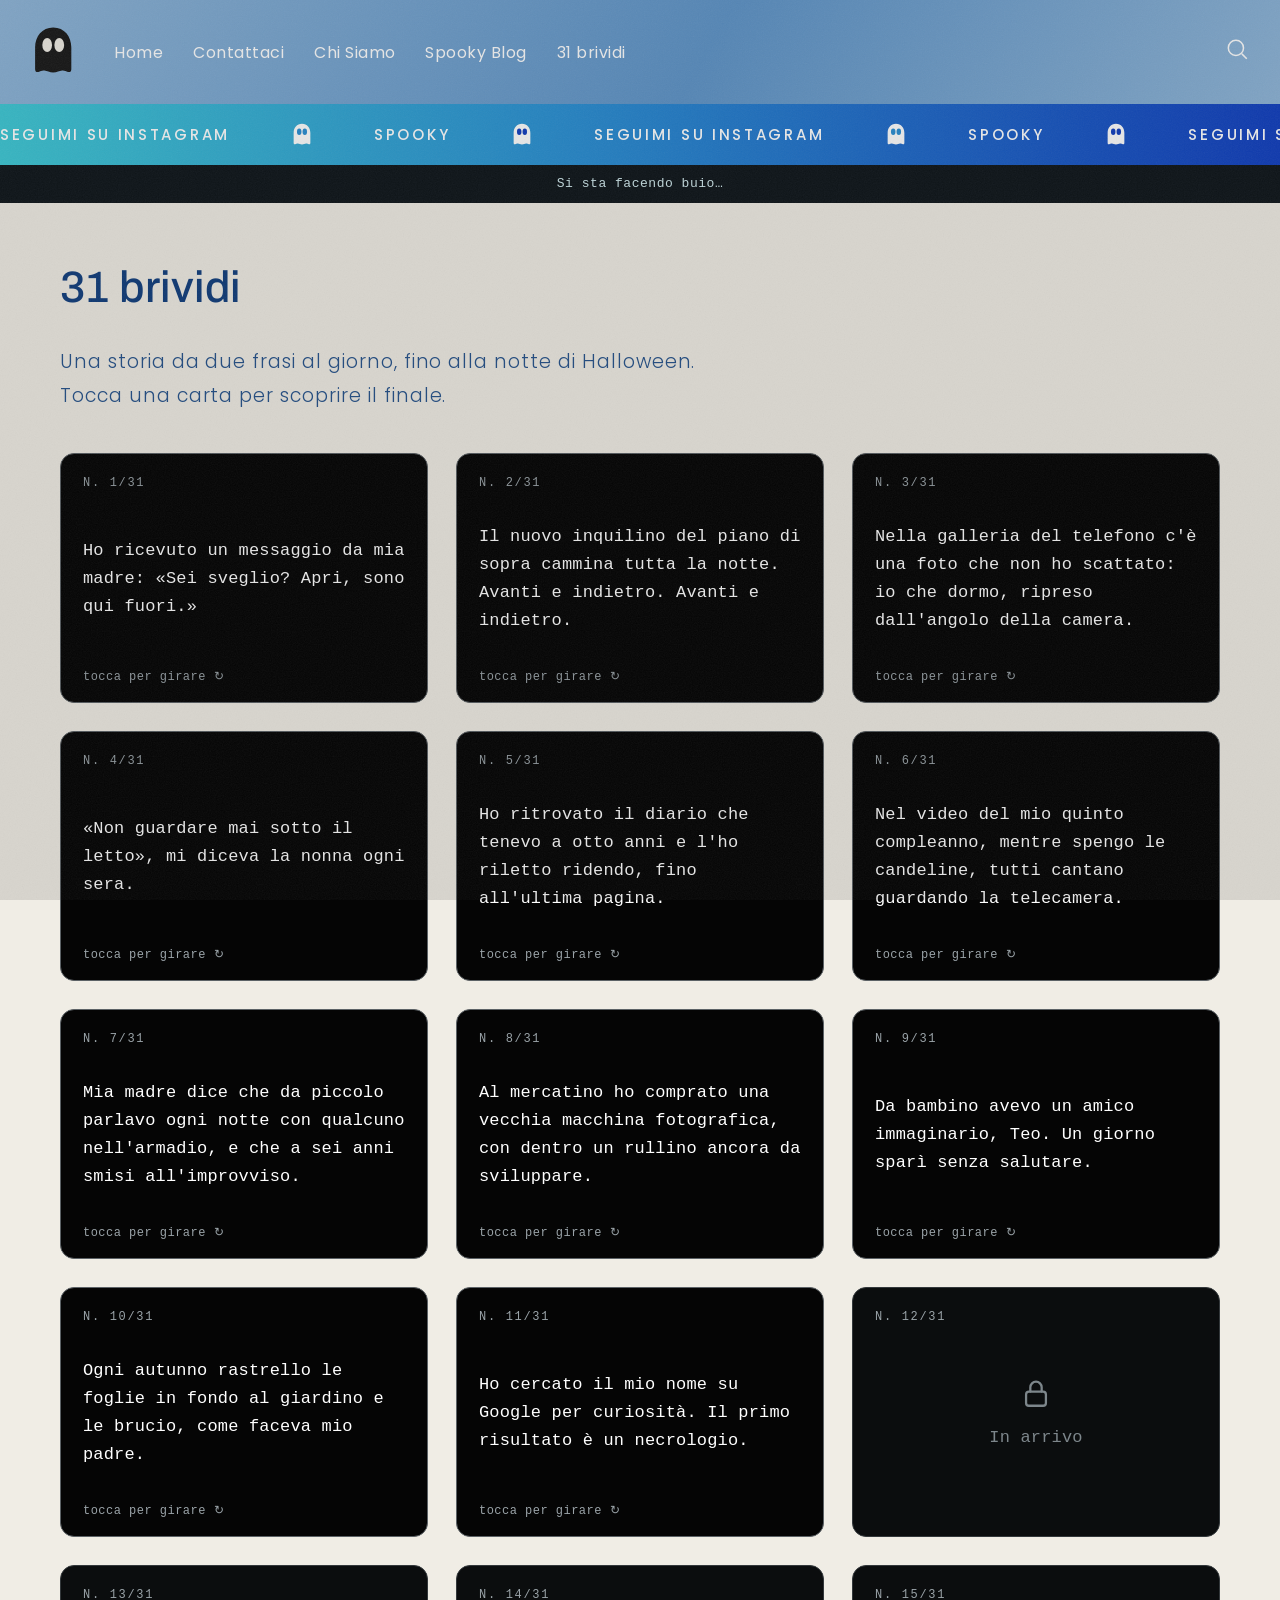
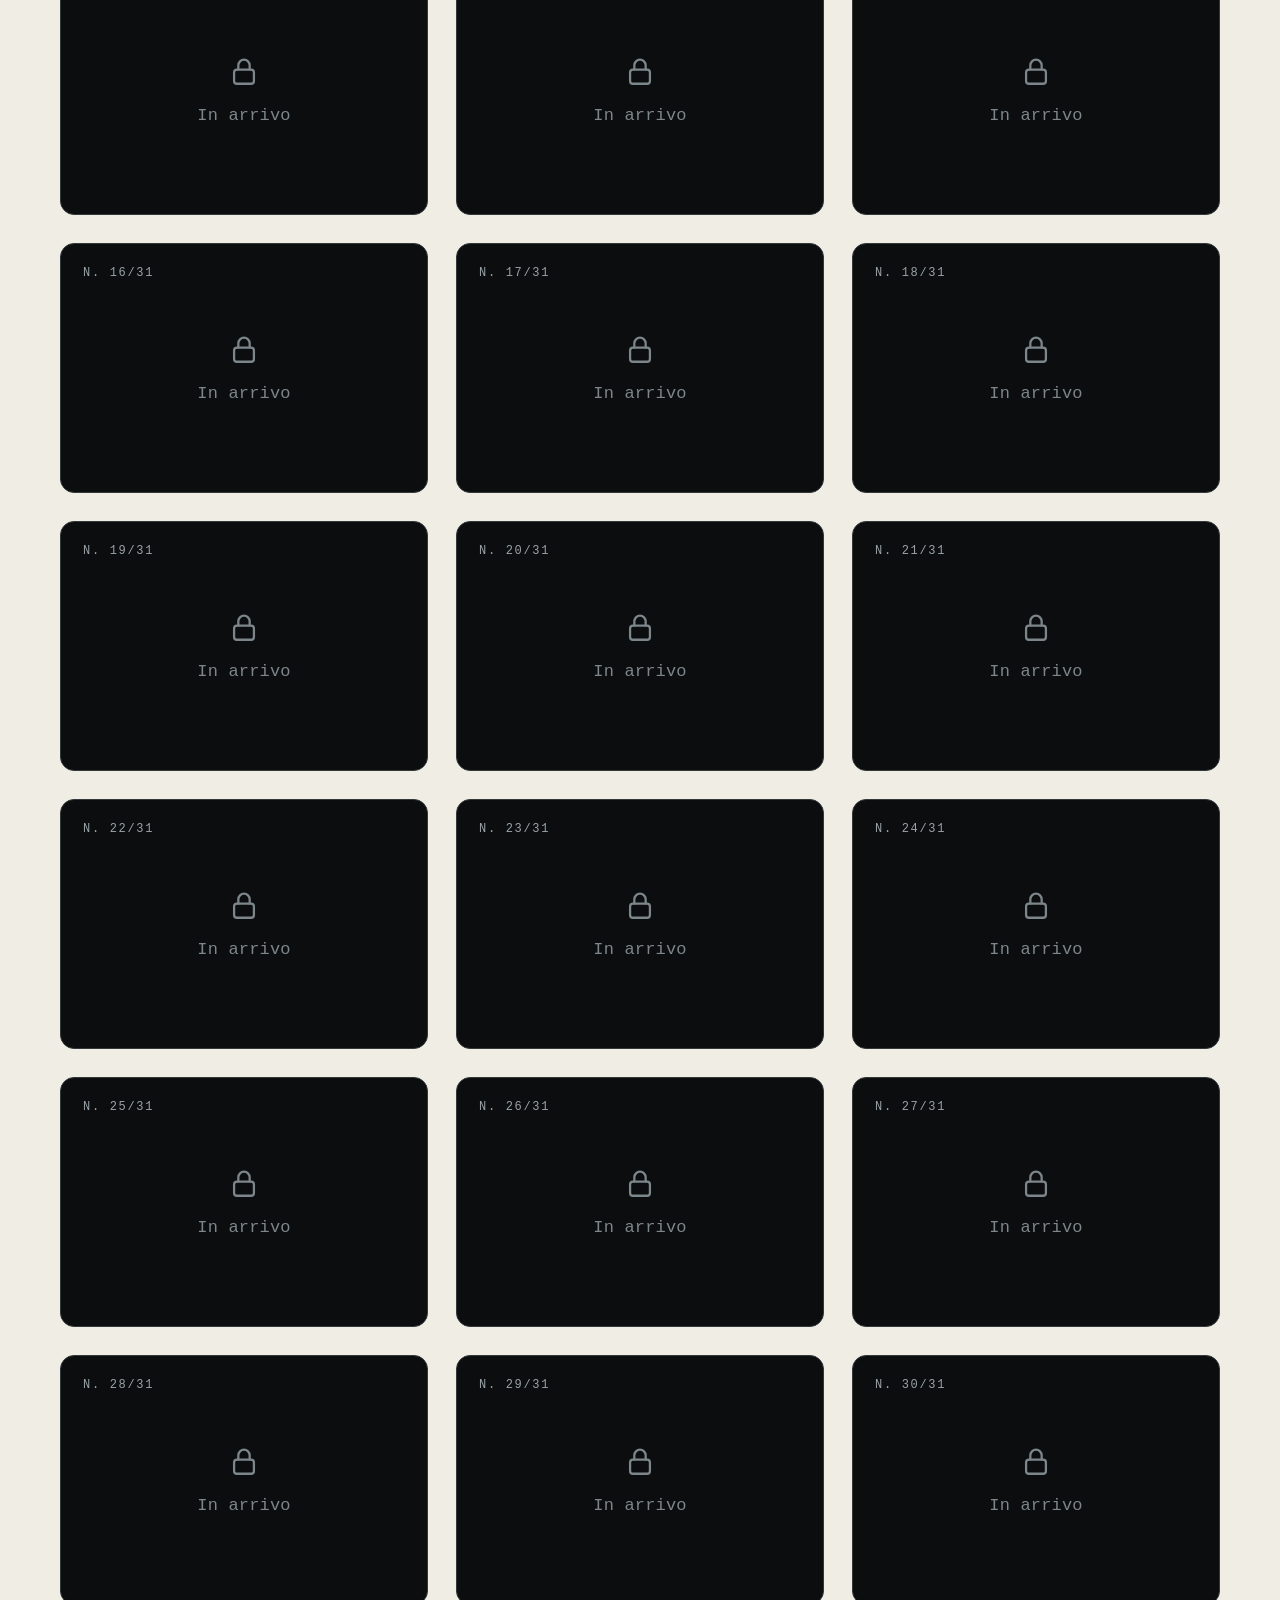
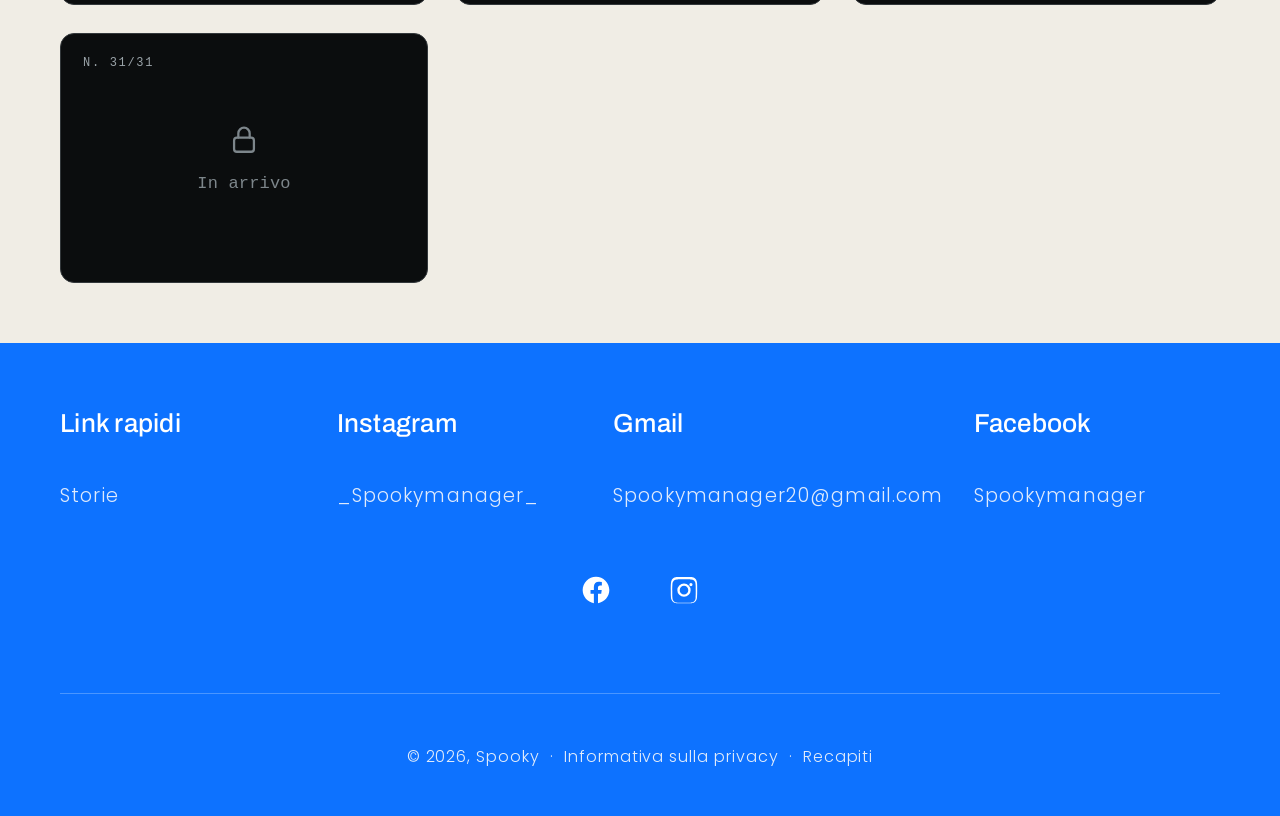
==== 31-brividi.html @ e13dbf40 "Compito 2: la pagina "31 brividi" con le carte da girare Nuova pagina 31-brividi.html con 31 carte c" ====
<!DOCTYPE html>
<html lang="it">
<head>
<meta charset="UTF-8">
<meta name="viewport" content="width=device-width, initial-scale=1.0">
<meta name="description" content="31 brividi: una storia da due frasi al giorno, fino alla notte di Halloween.">
<meta property="og:type" content="website">
<meta property="og:title" content="31 brividi &ndash; Spooky">
<meta property="og:description" content="31 brividi: una storia da due frasi al giorno, fino alla notte di Halloween.">
<meta property="og:image" content="https://raffaele3009-collab.github.io/Spooky-Blog/images/anteprima.jpg">
<meta property="og:url" content="https://raffaele3009-collab.github.io/Spooky-Blog/31-brividi.html">
<meta name="twitter:card" content="summary_large_image">
<title>31 brividi &ndash; Spooky</title>
<link rel="preconnect" href="https://fonts.googleapis.com">
<link rel="preconnect" href="https://fonts.gstatic.com" crossorigin>
<link href="https://fonts.googleapis.com/css2?family=Poppins:wght@300;400;500;600&family=Archivo:wght@400;500;600&display=swap" rel="stylesheet">
<style>
:root{
  --crema:#f0ede5;
  --blu-testo:#26538c;
  --blu-titoli:#1d4e89;
  --blu-scuro-titoli:#123f7e;
  --footer-blu:#0d72ff;
  --hero-teal:#149ab5;
  --badge-offerta:#a9c1e4;
  --header-grad1:#8fb6d9;
  --header-grad2:#5f95c9;
  --btn-blu:#0d6efd;
}
*{margin:0;padding:0;box-sizing:border-box;}
body{
  font-family:'Poppins',sans-serif;
  background:var(--crema);
  color:var(--blu-testo);
  font-weight:300;
  letter-spacing:.06em;
}
h1,h2,h3,.heading{font-family:'Archivo',sans-serif;letter-spacing:.01em;}
header{
  position:sticky;top:0;z-index:100;
  background:linear-gradient(120deg,var(--header-grad1) 0%,var(--header-grad2) 55%,var(--header-grad1) 100%);
  display:flex;align-items:center;justify-content:space-between;
  padding:26px 30px;
}
.hamburger{background:none;border:none;cursor:pointer;display:flex;flex-direction:column;gap:7px;padding:4px;}
.hamburger span{display:block;width:26px;height:1.6px;background:#fff;}
.logo-nav-gruppo{display:flex;align-items:center;}
.logo-link{position:absolute;left:50%;transform:translateX(-50%);}
.logo-ghost{height:52px;display:block;}
.nav-desktop{display:none;}
.header-icons{display:flex;align-items:center;gap:26px;}
.header-icons svg{width:26px;height:26px;stroke:#fff;fill:none;stroke-width:1.4;cursor:pointer;}
.announce{
  background:linear-gradient(90deg,#3ec9d6 0%,#2a8fd4 45%,#1240c0 100%);
  color:#fff;overflow:hidden;white-space:nowrap;
  padding:18px 0;
}
.announce-track{display:inline-flex;align-items:center;gap:60px;animation:scrollLeft 18s linear infinite;}
@keyframes scrollLeft{from{transform:translateX(0);}to{transform:translateX(-50%);}}
.announce-item{display:inline-flex;align-items:center;gap:60px;font-size:15px;font-weight:500;letter-spacing:.18em;text-transform:uppercase;}
.announce-ghost{width:24px;height:24px;}
.hero{
  background:var(--hero-teal);
  position:relative;
  display:flex;flex-direction:column;align-items:center;justify-content:center;
  text-align:center;
  min-height:520px;
  overflow:hidden;
}
.hero-bg{position:absolute;inset:0;width:100%;height:100%;object-fit:contain;object-position:center;}
.hero-content{position:relative;z-index:2;padding:0 20px;}
.hero-eyebrow{color:#e8eef4;font-size:14px;letter-spacing:.28em;text-transform:uppercase;margin-bottom:16px;font-weight:400;}
.hero-title{color:#fff;font-size:44px;font-weight:500;margin-bottom:34px;letter-spacing:.01em;}
.hero-btn{
  display:inline-block;background:var(--btn-blu);color:#fff;
  font-family:'Poppins',sans-serif;font-size:18px;font-weight:400;letter-spacing:.08em;
  padding:18px 48px;border-radius:8px;border:none;cursor:pointer;text-decoration:none;
}
.section{padding:44px 20px;}
.section-title{color:var(--blu-scuro-titoli);font-size:36px;font-weight:500;margin-bottom:8px;}
.page-title{color:var(--blu-scuro-titoli);font-size:44px;font-weight:500;margin-bottom:34px;}
.section-link{color:var(--blu-testo);font-size:16px;text-decoration:underline;text-underline-offset:4px;}
.products{display:grid;grid-template-columns:1fr 1fr;gap:26px 22px;}
.card{display:flex;flex-direction:column;}
.card-img-wrap{position:relative;background:#fff;aspect-ratio:1/1;overflow:hidden;}
.card-img-wrap img{width:100%;height:100%;object-fit:cover;}
.badge{
  position:absolute;left:12px;bottom:14px;
  background:var(--badge-offerta);color:#fff;
  font-size:15px;padding:8px 22px;border-radius:22px;font-weight:300;
}
.card-name{color:var(--blu-titoli);font-size:19px;font-weight:400;margin:20px 0 10px;letter-spacing:.04em;}
.price-old{color:var(--blu-testo);text-decoration:line-through;font-size:18px;display:block;margin-bottom:2px;}
.price-new{color:var(--blu-titoli);font-size:22px;font-weight:400;display:block;margin-bottom:16px;}
.btn-outline{
  border:1.4px solid var(--blu-titoli);color:var(--blu-titoli);background:none;
  font-family:'Poppins',sans-serif;font-size:17px;font-weight:300;letter-spacing:.06em;
  padding:15px 10px;border-radius:8px;cursor:pointer;width:100%;max-width:270px;
}
.qty{
  display:flex;align-items:center;justify-content:space-between;
  border:1.4px solid var(--blu-titoli);border-radius:8px;
  width:100%;max-width:310px;padding:14px 24px;
  color:var(--blu-titoli);font-size:20px;
}
.qty button{background:none;border:none;color:var(--blu-titoli);font-size:22px;cursor:pointer;padding:0 6px;}
.blog-title{color:var(--blu-scuro-titoli);font-size:40px;font-weight:500;margin-bottom:10px;}
.blog-grid{display:grid;grid-template-columns:1fr;gap:22px;}
.blog-card{
  background:radial-gradient(circle at 55% 45%, #1c4f86 0%, #4d8cc4 55%, #7db3de 100%);
  border-radius:14px;color:#fff;
  padding:44px 38px 90px;
  display:block;text-decoration:none;
}
.blog-card h3{font-size:30px;font-weight:500;margin-bottom:22px;line-height:1.25;color:#fff;}
.blog-date{font-size:13px;letter-spacing:.22em;margin-bottom:26px;font-weight:400;}
.blog-excerpt{font-size:19px;line-height:1.85;color:#dce8f2;}
.blog-carousel{display:flex;gap:18px;overflow:hidden;}
.blog-carousel .blog-card{min-width:92%;}
.blog-next-peek{
  background:radial-gradient(circle at 40% 45%, #1c4f86 0%, #4d8cc4 60%, #7db3de 100%);
  border-radius:14px;min-width:4%;
}
.pagination{display:flex;align-items:center;justify-content:center;gap:36px;margin-top:34px;color:var(--blu-titoli);font-size:17px;}
.pagination button{background:none;border:none;color:var(--blu-titoli);font-size:22px;cursor:pointer;}
.chi p{font-size:19px;line-height:2;margin-bottom:30px;}
.chi h3{font-size:20px;font-weight:600;margin-bottom:22px;color:var(--blu-testo);font-family:'Poppins',sans-serif;}
.chi strong{font-weight:600;}
.empty-note{
  border:1.6px dashed var(--badge-offerta);border-radius:14px;
  padding:60px 24px;text-align:center;color:var(--blu-testo);
  font-size:18px;line-height:1.9;margin-top:10px;
}
.newsletter{
  background:radial-gradient(circle at 50% 55%, #123a66 0%, #3a77ad 55%, #7fb0d8 100%);
  text-align:center;color:#fff;
  padding:76px 24px 100px;
}
.newsletter h2{font-size:42px;font-weight:500;margin-bottom:34px;}
.newsletter p{font-size:19px;line-height:1.9;color:#d9e6f1;margin-bottom:40px;}
.newsletter-form{
  display:flex;align-items:center;justify-content:space-between;
  background:var(--footer-blu);
  border:1.4px solid #cfe0ef;border-radius:10px;
  max-width:560px;margin:0 auto;padding:22px 28px;
}
.newsletter-form input{
  background:none;border:none;outline:none;color:#fff;
  font-family:'Poppins',sans-serif;font-size:20px;letter-spacing:.06em;flex:1;
}
.newsletter-form input::placeholder{color:#e4edf5;}
.newsletter-form button{background:none;border:none;color:#fff;font-size:24px;cursor:pointer;}
footer{background:var(--footer-blu);color:#fff;padding:66px 26px 40px;}
.foot-col{margin-bottom:64px;}
.foot-col h3{font-size:26px;font-weight:500;margin-bottom:44px;font-family:'Archivo',sans-serif;}
.foot-col a{color:#dfeafc;font-size:19px;text-decoration:none;letter-spacing:.06em;}
.foot-social{display:flex;gap:44px;margin:14px 0 70px;padding-left:12px;}
.foot-social svg{width:30px;height:30px;fill:#fff;}
.shop-btn{
  display:flex;align-items:center;gap:12px;
  background:#5a31f4;color:#fff;border:none;border-radius:32px;
  font-family:'Poppins',sans-serif;font-size:22px;font-weight:500;
  padding:16px 34px;margin:0 auto 70px;cursor:pointer;
}
.shop-btn svg{width:26px;height:26px;fill:none;stroke:#fff;stroke-width:2;}
.foot-social-center{display:flex;justify-content:center;gap:56px;margin-bottom:80px;}
.foot-social-center svg{width:32px;height:32px;fill:#fff;}
.foot-divider{border-top:1px solid rgba(255,255,255,.25);margin-bottom:44px;}
.foot-legal{text-align:center;color:#e2ecfa;font-size:16px;line-height:2.4;letter-spacing:.06em;}
.foot-legal a{color:#e2ecfa;text-decoration:none;}
.menu-overlay{
  position:fixed;top:0;left:0;bottom:0;z-index:200;
  width:290px;max-width:80vw;
  background:linear-gradient(165deg, #1c4f86 0%, #4d8cc4 65%, #8ab8de 100%);
  box-shadow:10px 0 34px rgba(18,42,80,.35);
  display:flex;flex-direction:column;
  opacity:0;visibility:hidden;transform:translateX(-100%);
  transition:opacity .28s ease, transform .28s ease, visibility .28s ease;
  pointer-events:none;
}
.menu-overlay.open{opacity:1;visibility:visible;transform:translateX(0);pointer-events:auto;}
.menu-backdrop{position:fixed;inset:0;z-index:199;display:none;}
.menu-backdrop.open{display:block;}
.menu-top{display:flex;align-items:center;justify-content:space-between;padding:26px 30px;position:relative;}
.menu-close{background:none;border:none;cursor:pointer;color:#fff;font-size:34px;font-weight:300;line-height:1;}
.menu-links{padding:60px 40px;display:flex;flex-direction:column;gap:52px;flex:1;}
.menu-links a{color:#fff;font-size:26px;text-decoration:none;font-weight:300;letter-spacing:.06em;}
.menu-account{display:flex;align-items:center;gap:20px;padding:0 40px 60px;color:#fff;font-size:22px;}
.menu-account .avatar{width:44px;height:44px;border-radius:50%;background:#fff;color:#2a6bb0;display:flex;align-items:center;justify-content:center;font-weight:500;font-size:20px;}
@media(min-width:900px){
  .products{grid-template-columns:repeat(4,1fr);}
  .blog-grid{grid-template-columns:repeat(3,1fr);}
  .hero-title{font-size:60px;}
  .section{padding:60px 60px;}
  footer{padding:66px 60px 40px;}
  .foot-cols-wrap{display:grid;grid-template-columns:repeat(4,1fr);gap:30px;}
  .hamburger{display:none;}
  .menu-overlay{display:none;}
  .menu-backdrop{display:none;}
  .logo-link{position:static;transform:none;}
  .logo-nav-gruppo{gap:38px;}
  .nav-desktop{display:flex;align-items:center;gap:30px;}
  .nav-desktop a{color:#fff;font-size:16px;text-decoration:none;letter-spacing:.03em;font-weight:400;}
  .nav-desktop a:hover{text-decoration:underline;text-underline-offset:4px;}
}
</style>
<link rel="stylesheet" href="css/spooky-extra.css">
</head>
<body>

<script>
function apriMenuMobile() {
  document.getElementById('menu').classList.add('open');
  document.getElementById('menu-backdrop').classList.add('open');
  document.body.style.overflow = 'hidden';
}
function chiudiMenuMobile() {
  document.getElementById('menu').classList.remove('open');
  document.getElementById('menu-backdrop').classList.remove('open');
  document.body.style.overflow = '';
}
</script>

<div class="menu-backdrop" id="menu-backdrop" onclick="chiudiMenuMobile()"></div>

<div class="menu-overlay" id="menu">
  <div class="menu-top">
    <button class="menu-close" onclick="chiudiMenuMobile()">&#10005;</button>
    <a class="logo-link" href="index.html"><svg class="logo-ghost" style="" viewBox="0 0 100 112" xmlns="http://www.w3.org/2000/svg">
      <path fill="#1a1a1a" d="M50 3 C26 3 11 22 11 46 L11 93 C11 98 14 100 18 99 C23 98 26 95 31 96 C37 97 42 100 50 100 C58 100 63 97 69 96 C74 95 77 98 82 99 C86 100 89 98 89 93 L89 46 C89 22 74 3 50 3 Z"/>
      <ellipse cx="37" cy="41" rx="10.5" ry="15" fill="#f0ede5"/>
      <ellipse cx="63" cy="41" rx="10.5" ry="15" fill="#f0ede5"/>
    </svg></a>
    <div class="header-icons">
      <svg viewBox="0 0 24 24"><circle cx="11" cy="11" r="7"/><line x1="16.5" y1="16.5" x2="21" y2="21"/></svg>
    </div>
  </div>
  <nav class="menu-links">
    <a href="index.html">Home</a>
    <a href="contattaci.html">Contattaci</a>
    <a href="chi-siamo.html">Chi Siamo</a>
    <a href="spooky-blog.html">Spooky Blog</a>
    <a href="31-brividi.html">31 brividi</a>
  </nav>

</div>

<header>
  <button class="hamburger" onclick="apriMenuMobile()">
    <span></span><span></span><span></span>
  </button>
  <div class="logo-nav-gruppo">
    <a class="logo-link" href="index.html"><svg class="logo-ghost" style="" viewBox="0 0 100 112" xmlns="http://www.w3.org/2000/svg">
      <path fill="#1a1a1a" d="M50 3 C26 3 11 22 11 46 L11 93 C11 98 14 100 18 99 C23 98 26 95 31 96 C37 97 42 100 50 100 C58 100 63 97 69 96 C74 95 77 98 82 99 C86 100 89 98 89 93 L89 46 C89 22 74 3 50 3 Z"/>
      <ellipse cx="37" cy="41" rx="10.5" ry="15" fill="#f0ede5"/>
      <ellipse cx="63" cy="41" rx="10.5" ry="15" fill="#f0ede5"/>
    </svg></a>
    <nav class="nav-desktop">
      <a href="index.html">Home</a>
      <a href="contattaci.html">Contattaci</a>
      <a href="chi-siamo.html">Chi Siamo</a>
      <a href="spooky-blog.html">Spooky Blog</a>
      <a href="31-brividi.html">31 brividi</a>
    </nav>
  </div>
  <div class="header-icons">
    <a href="spooky-blog.html?cerca=aperta" aria-label="Cerca"><svg viewBox="0 0 24 24"><circle cx="11" cy="11" r="7"/><line x1="16.5" y1="16.5" x2="21" y2="21"/></svg></a>
  </div>
</header>

<div class="announce">
  <div class="announce-track announce-js">
    <span class="announce-item">
      SEGUIMI SU INSTAGRAM
      <svg class="announce-ghost" style="" viewBox="0 0 100 112" xmlns="http://www.w3.org/2000/svg">
      <path fill="#ffffff" d="M50 3 C26 3 11 22 11 46 L11 93 C11 98 14 100 18 99 C23 98 26 95 31 96 C37 97 42 100 50 100 C58 100 63 97 69 96 C74 95 77 98 82 99 C86 100 89 98 89 93 L89 46 C89 22 74 3 50 3 Z"/>
      <ellipse cx="37" cy="41" rx="10.5" ry="15" fill="#2a8fd4"/>
      <ellipse cx="63" cy="41" rx="10.5" ry="15" fill="#2a8fd4"/>
    </svg>
      SPOOKY
      <svg class="announce-ghost" style="" viewBox="0 0 100 112" xmlns="http://www.w3.org/2000/svg">
      <path fill="#ffffff" d="M50 3 C26 3 11 22 11 46 L11 93 C11 98 14 100 18 99 C23 98 26 95 31 96 C37 97 42 100 50 100 C58 100 63 97 69 96 C74 95 77 98 82 99 C86 100 89 98 89 93 L89 46 C89 22 74 3 50 3 Z"/>
      <ellipse cx="37" cy="41" rx="10.5" ry="15" fill="#1240c0"/>
      <ellipse cx="63" cy="41" rx="10.5" ry="15" fill="#1240c0"/>
    </svg>
    </span>
  </div>
</div>


<section class="section">
  <h1 class="page-title">31 brividi</h1>
  <p class="brividi-sottotitolo">Una storia da due frasi al giorno, fino alla notte di Halloween. Tocca una carta per scoprire il finale.</p>

  <div class="brividi-griglia" id="brividi-griglia">
    <div class="empty-note">Sto mescolando le carte&hellip;</div>
  </div>
</section>



<footer>
  <div class="foot-cols-wrap">
    <div class="foot-col"><h3>Link rapidi</h3><a href="spooky-blog.html">Storie</a></div>
    <div class="foot-col"><h3>Instagram</h3><a href="https://www.instagram.com/_spookymanager_/" target="_blank" rel="noopener">_Spookymanager_</a></div>
    <div class="foot-col"><h3>Gmail</h3><a href="https://mail.google.com/mail/?view=cm&fs=1&to=Spookymanager20@gmail.com" target="_blank" rel="noopener" data-email-gmail>Spookymanager20@gmail.com</a></div>
    <div class="foot-col"><h3>Facebook</h3><a href="https://www.facebook.com/profile.php?id=61589471631251" target="_blank" rel="noopener">Spookymanager</a></div>
  </div>
  <div class="foot-social-center">
    <a href="https://www.facebook.com/profile.php?id=61589471631251" target="_blank" rel="noopener" aria-label="Facebook"><svg fill="#fff" viewBox="0 0 24 24"><path d="M12 2C6.5 2 2 6.5 2 12c0 5 3.7 9.1 8.4 9.9v-7H7.9V12h2.5V9.8c0-2.5 1.5-3.9 3.8-3.9 1.1 0 2.2.2 2.2.2v2.5h-1.3c-1.2 0-1.6.8-1.6 1.6V12h2.8l-.4 2.9h-2.4v7C18.3 21.1 22 17 22 12c0-5.5-4.5-10-10-10z"/></svg></a>
    <a href="https://www.instagram.com/_spookymanager_/" target="_blank" rel="noopener" aria-label="Instagram"><svg fill="#fff" viewBox="0 0 24 24"><path d="M12 2.2c3.2 0 3.6 0 4.9.1 1.2.1 1.8.2 2.2.4.6.2 1 .5 1.4.9.4.4.7.8.9 1.4.2.4.4 1 .4 2.2.1 1.3.1 1.7.1 4.9s0 3.6-.1 4.9c-.1 1.2-.2 1.8-.4 2.2-.2.6-.5 1-.9 1.4-.4.4-.8.7-1.4.9-.4.2-1 .4-2.2.4-1.3.1-1.7.1-4.9.1s-3.6 0-4.9-.1c-1.2-.1-1.8-.2-2.2-.4-.6-.2-1-.5-1.4-.9-.4-.4-.7-.8-.9-1.4-.2-.4-.4-1-.4-2.2-.1-1.3-.1-1.7-.1-4.9s0-3.6.1-4.9c.1-1.2.2-1.8.4-2.2.2-.6.5-1 .9-1.4.4-.4.8-.7 1.4-.9.4-.2 1-.4 2.2-.4 1.3-.1 1.7-.1 4.9-.1zm0 1.8c-3.1 0-3.5 0-4.8.1-1.1.1-1.5.2-1.8.3-.5.2-.8.4-1.1.7-.3.3-.5.6-.7 1.1-.1.3-.3.7-.3 1.8-.1 1.3-.1 1.6-.1 4.8s0 3.5.1 4.8c.1 1.1.2 1.5.3 1.8.2.5.4.8.7 1.1.3.3.6.5 1.1.7.3.1.7.3 1.8.3 1.3.1 1.6.1 4.8.1s3.5 0 4.8-.1c1.1-.1 1.5-.2 1.8-.3.5-.2.8-.4 1.1-.7.3-.3.5-.6.7-1.1.1-.3.3-.7.3-1.8.1-1.3.1-1.6.1-4.8s0-3.5-.1-4.8c-.1-1.1-.2-1.5-.3-1.8-.2-.5-.4-.8-.7-1.1-.3-.3-.6-.5-1.1-.7-.3-.1-.7-.3-1.8-.3-1.3-.1-1.6-.1-4.8-.1zm0 3.1a5 5 0 1 1 0 10 5 5 0 0 1 0-10zm0 1.8a3.2 3.2 0 1 0 0 6.4 3.2 3.2 0 0 0 0-6.4zm5.2-2.2a1.2 1.2 0 1 1 0 2.4 1.2 1.2 0 0 1 0-2.4z"/></svg></a>
  </div>
  <div class="foot-divider"></div>
  <div class="foot-legal">
    &copy; 2026, Spooky &nbsp;&middot;&nbsp; <a href="#">Informativa sulla privacy</a> &nbsp;&middot;&nbsp; <a href="contattaci.html">Recapiti</a>
  </div>
</footer>
<script>
document.querySelectorAll('.announce-js').forEach(function(t){t.innerHTML+=t.innerHTML;t.innerHTML+=t.innerHTML;});
</script>
<script>
// Su telefono, i link email aprono direttamente l'app di posta (mailto)
// invece della pagina web di Gmail, che spesso chiede l'accesso ogni volta.
if (/Android|iPhone|iPad|iPod/i.test(navigator.userAgent)) {
  document.querySelectorAll('a[data-email-gmail]').forEach(function (a) {
    var oggetto = a.getAttribute('data-email-subject');
    a.href = 'mailto:Spookymanager20@gmail.com' + (oggetto ? '?subject=' + oggetto : '');
    a.removeAttribute('target');
  });
}
</script>

<script src="js/spooky-extra.js" defer></script>
</body>
</html>
---- css/spooky-extra.css ----
/* Spooky - stili condivisi per gli effetti (barra messaggi, atmosfera,
   carte "31 brividi", fantasmino). Il codice e' in js/spooky-extra.js */

:root {
  --spooky-turchese: #149ab5;
  --spooky-scuro: #0f161b;
  --spooky-macchina: ui-monospace, "SFMono-Regular", Menlo, Consolas, "Courier New", Courier, monospace;
  /* Questi due li scrive il JavaScript in base all'ora */
  --spooky-buio: 0;
  --spooky-grana: 0.04;
}

/* ---------------------------------------------------------------
   Compito 1 - barra messaggi
   --------------------------------------------------------------- */

.spooky-barra {
  max-height: 0;
  overflow: hidden;
  opacity: 0;
  background: var(--spooky-scuro);
  color: #d3ecf0;
  font-family: var(--spooky-macchina);
  font-size: 13px;
  font-weight: 400;
  letter-spacing: 0.04em;
  text-align: center;
  transition: opacity 1.8s ease, max-height 1s ease;
}

.spooky-barra.visibile {
  max-height: 120px;
  opacity: 1;
}

.spooky-barra-interno {
  padding: 9px 16px;
  line-height: 1.5;
}

.spooky-barra a {
  color: var(--spooky-turchese);
  text-decoration: underline;
  text-underline-offset: 3px;
}

/* ---------------------------------------------------------------
   Compito 1 - buio e grana da pellicola
   Un velo che non blocca i tocchi: scurisce un po' e aggiunge la grana.
   --------------------------------------------------------------- */

#spooky-atmosfera {
  position: fixed;
  inset: 0;
  z-index: 1000;
  pointer-events: none;
  background: rgba(0, 0, 0, var(--spooky-buio));
  transition: background 1s ease;
}

#spooky-atmosfera::after {
  content: "";
  position: absolute;
  inset: 0;
  opacity: var(--spooky-grana);
  background-size: 180px 180px;
  background-image: url("data:image/svg+xml,%3Csvg xmlns='http://www.w3.org/2000/svg' width='180' height='180'%3E%3Cfilter id='n' x='0' y='0'%3E%3CfeTurbulence type='fractalNoise' baseFrequency='.85' numOctaves='2' stitchTiles='stitch'/%3E%3CfeColorMatrix type='saturate' values='0'/%3E%3C/filter%3E%3Crect width='100%25' height='100%25' filter='url(%23n)'/%3E%3C/svg%3E");
}

/* Tema del 31 ottobre: il fantasmino del logo pulsa di turchese */
body.spooky-halloween header .logo-ghost {
  animation: spookyBattito 2.8s ease-in-out infinite;
}

@keyframes spookyBattito {
  0%, 100% { filter: drop-shadow(0 0 2px rgba(20, 154, 181, 0.25)); }
  50% { filter: drop-shadow(0 0 9px rgba(20, 154, 181, 0.95)); }
}

/* ---------------------------------------------------------------
   Compito 2 - pagina "31 brividi": le carte da girare
   --------------------------------------------------------------- */

.brividi-sottotitolo {
  max-width: 640px;
  margin-bottom: 40px;
  font-size: 19px;
  line-height: 1.8;
}

.brividi-griglia {
  display: grid;
  grid-template-columns: 1fr;
  gap: 22px;
}

@media (min-width: 600px) {
  .brividi-griglia { grid-template-columns: repeat(2, 1fr); }
}

@media (min-width: 900px) {
  .brividi-griglia { grid-template-columns: repeat(3, 1fr); gap: 28px; }
}

/* La carta e' un pulsante: si gira con il tocco, con Invio o con la barra spaziatrice */
.carta {
  display: block;
  width: 100%;
  margin: 0;
  padding: 0;
  border: 0;
  background: none;
  color: inherit;
  font: inherit;
  letter-spacing: normal;
  text-align: left;
  cursor: pointer;
  perspective: 1100px;
  -webkit-tap-highlight-color: transparent;
}

.carta-interna {
  position: relative;
  display: grid;
  min-height: 250px;
  transition: transform 0.6s ease;
  transform-style: preserve-3d;
}

.carta.girata .carta-interna {
  transform: rotateY(180deg);
}

/* Le due facce stanno una sopra l'altra: la carta e' alta quanto la piu' alta */
.carta-faccia {
  grid-area: 1 / 1;
  display: flex;
  flex-direction: column;
  justify-content: space-between;
  gap: 16px;
  padding: 22px 22px 18px;
  border: 1px solid #5c6266;
  border-radius: 14px;
  background: #050505;
  color: #fff;
  font-family: var(--spooky-macchina);
  -webkit-backface-visibility: hidden;
  backface-visibility: hidden;
}

.carta-retro {
  transform: rotateY(180deg);
}

.carta-numero {
  font-size: 12px;
  letter-spacing: 0.14em;
  text-transform: uppercase;
  color: #9aa3a8;
}

/* Il testo e' un blocco normale (cosi' la parola in turchese resta dentro la frase);
   i margini automatici lo centrano in verticale tra numero e invito */
.carta-testo {
  display: block;
  margin: auto 0;
  font-size: 17px;
  line-height: 1.65;
  letter-spacing: 0.01em;
}

.carta-suggerimento {
  font-size: 12px;
  letter-spacing: 0.04em;
  color: #9aa3a8;
}

.carta-chiave {
  color: var(--spooky-turchese);
}

.carta-pie {
  display: flex;
  align-items: center;
  justify-content: space-between;
  gap: 12px;
}

.carta-fantasmino {
  flex-shrink: 0;
  width: 24px;
  height: 27px;
}

.carta:not(.carta-bloccata):hover .carta-fronte {
  border-color: #8a9296;
}

.carta:focus-visible {
  outline: none;
}

.carta:focus-visible .carta-faccia {
  outline: 2px solid var(--spooky-turchese);
  outline-offset: 3px;
}

/* Carta ancora chiusa: lucchetto e data di apertura, non si gira */
.carta-bloccata {
  cursor: default;
}

.carta-bloccata .carta-faccia {
  border-color: #33383b;
  background: #0b0d0e;
  color: #7d868b;
}

.carta-testo-centrato {
  display: flex;
  flex-direction: column;
  align-items: center;
  gap: 14px;
  text-align: center;
}

.carta-lucchetto {
  width: 34px;
  height: 34px;
  fill: none;
  stroke: #7d868b;
  stroke-width: 1.6;
  stroke-linecap: round;
  stroke-linejoin: round;
}

/* Quando si arriva da un link diretto (31-brividi.html#n3) la carta lampeggia un secondo */
.carta-evidenziata .carta-faccia {
  animation: spookyEvidenzia 1.1s ease-out;
}

@keyframes spookyEvidenzia {
  0% { box-shadow: 0 0 0 0 rgba(20, 154, 181, 0.9); border-color: var(--spooky-turchese); }
  60% { box-shadow: 0 0 0 10px rgba(20, 154, 181, 0.25); border-color: var(--spooky-turchese); }
  100% { box-shadow: 0 0 0 14px rgba(20, 154, 181, 0); }
}

/* Il fantasmino (stesso disegno della barra annunci) */
.spooky-fantasma-corpo { fill: #ffffff; }
.spooky-fantasma-occhio { fill: var(--spooky-turchese); }

/* ---------------------------------------------------------------
   Chi ha disattivato le animazioni: tutto compare senza movimento
   --------------------------------------------------------------- */

@media (prefers-reduced-motion: reduce) {
  .spooky-barra,
  #spooky-atmosfera {
    transition: none;
  }

  .carta-interna {
    transition: none;
  }

  .carta-evidenziata .carta-faccia {
    animation: none;
    border-color: var(--spooky-turchese);
    box-shadow: 0 0 0 4px rgba(20, 154, 181, 0.4);
  }

  body.spooky-halloween header .logo-ghost {
    animation: none;
    filter: drop-shadow(0 0 6px rgba(20, 154, 181, 0.8));
  }
}
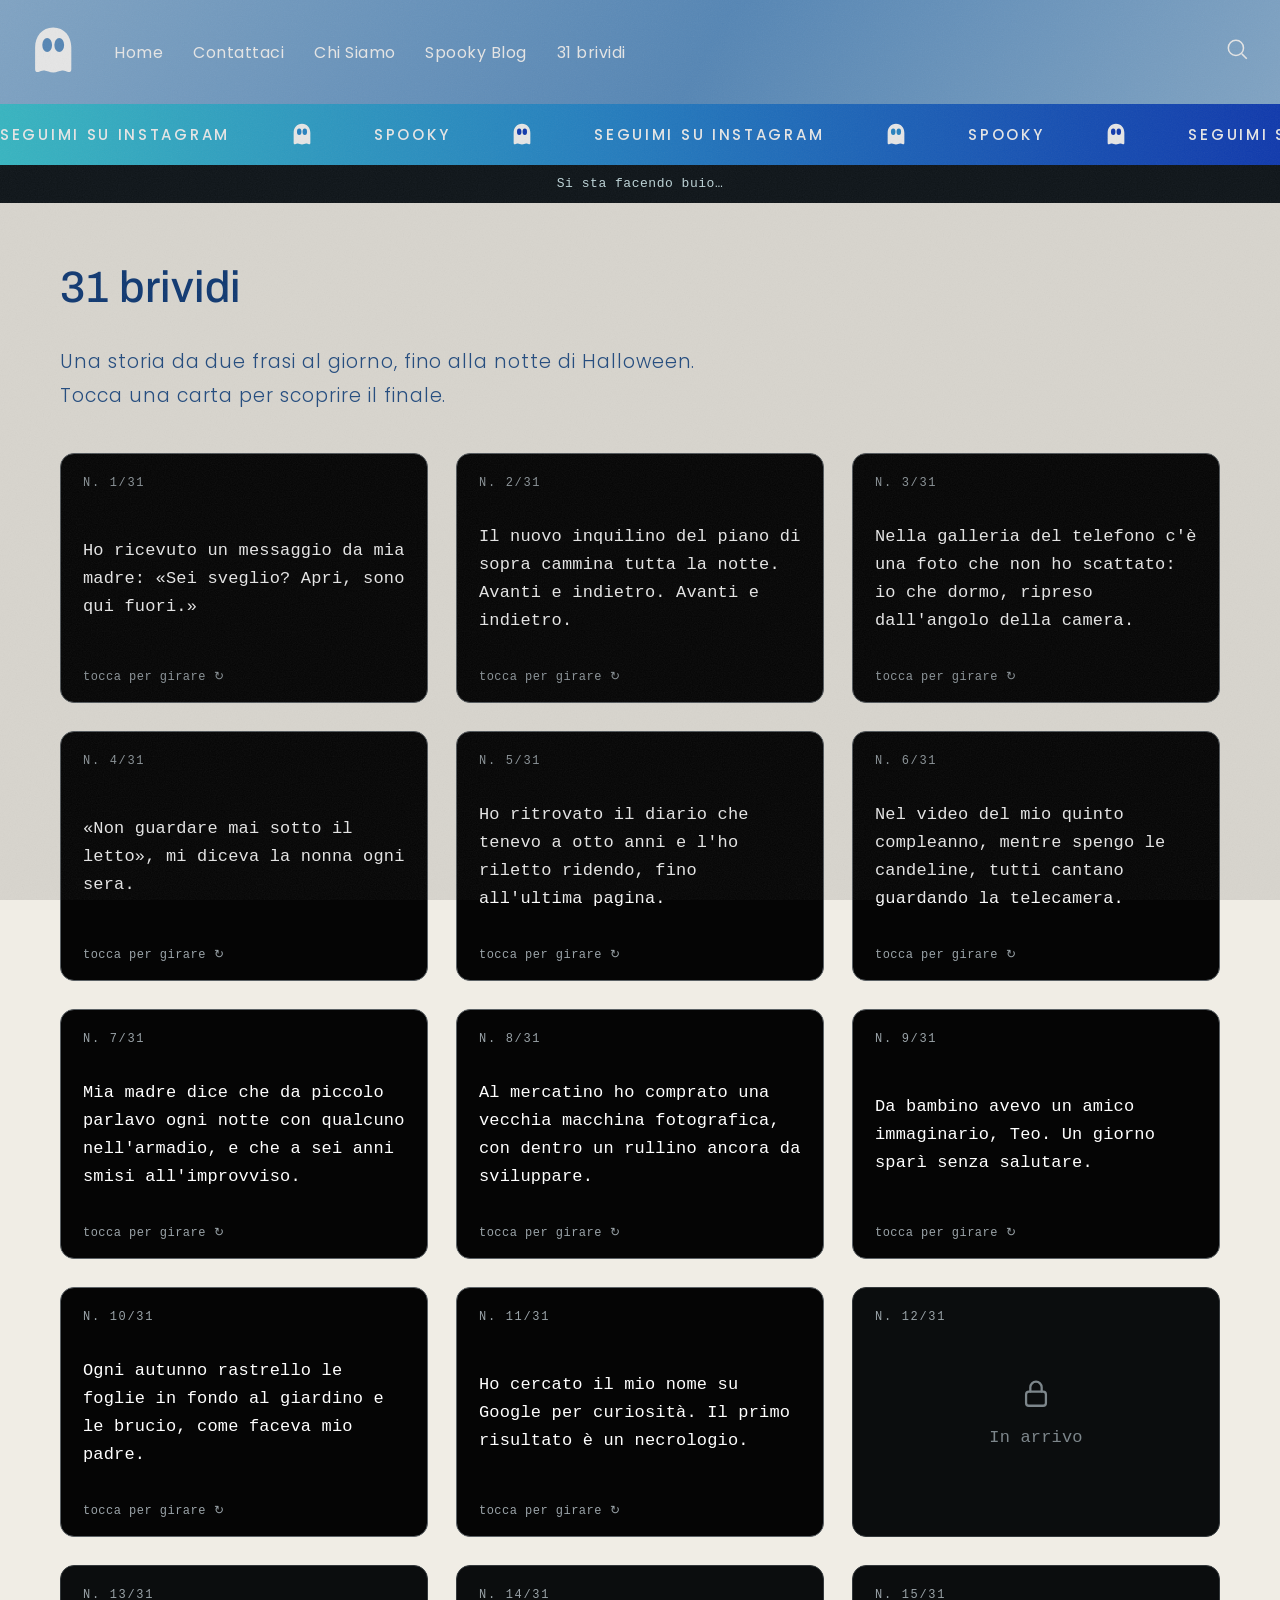
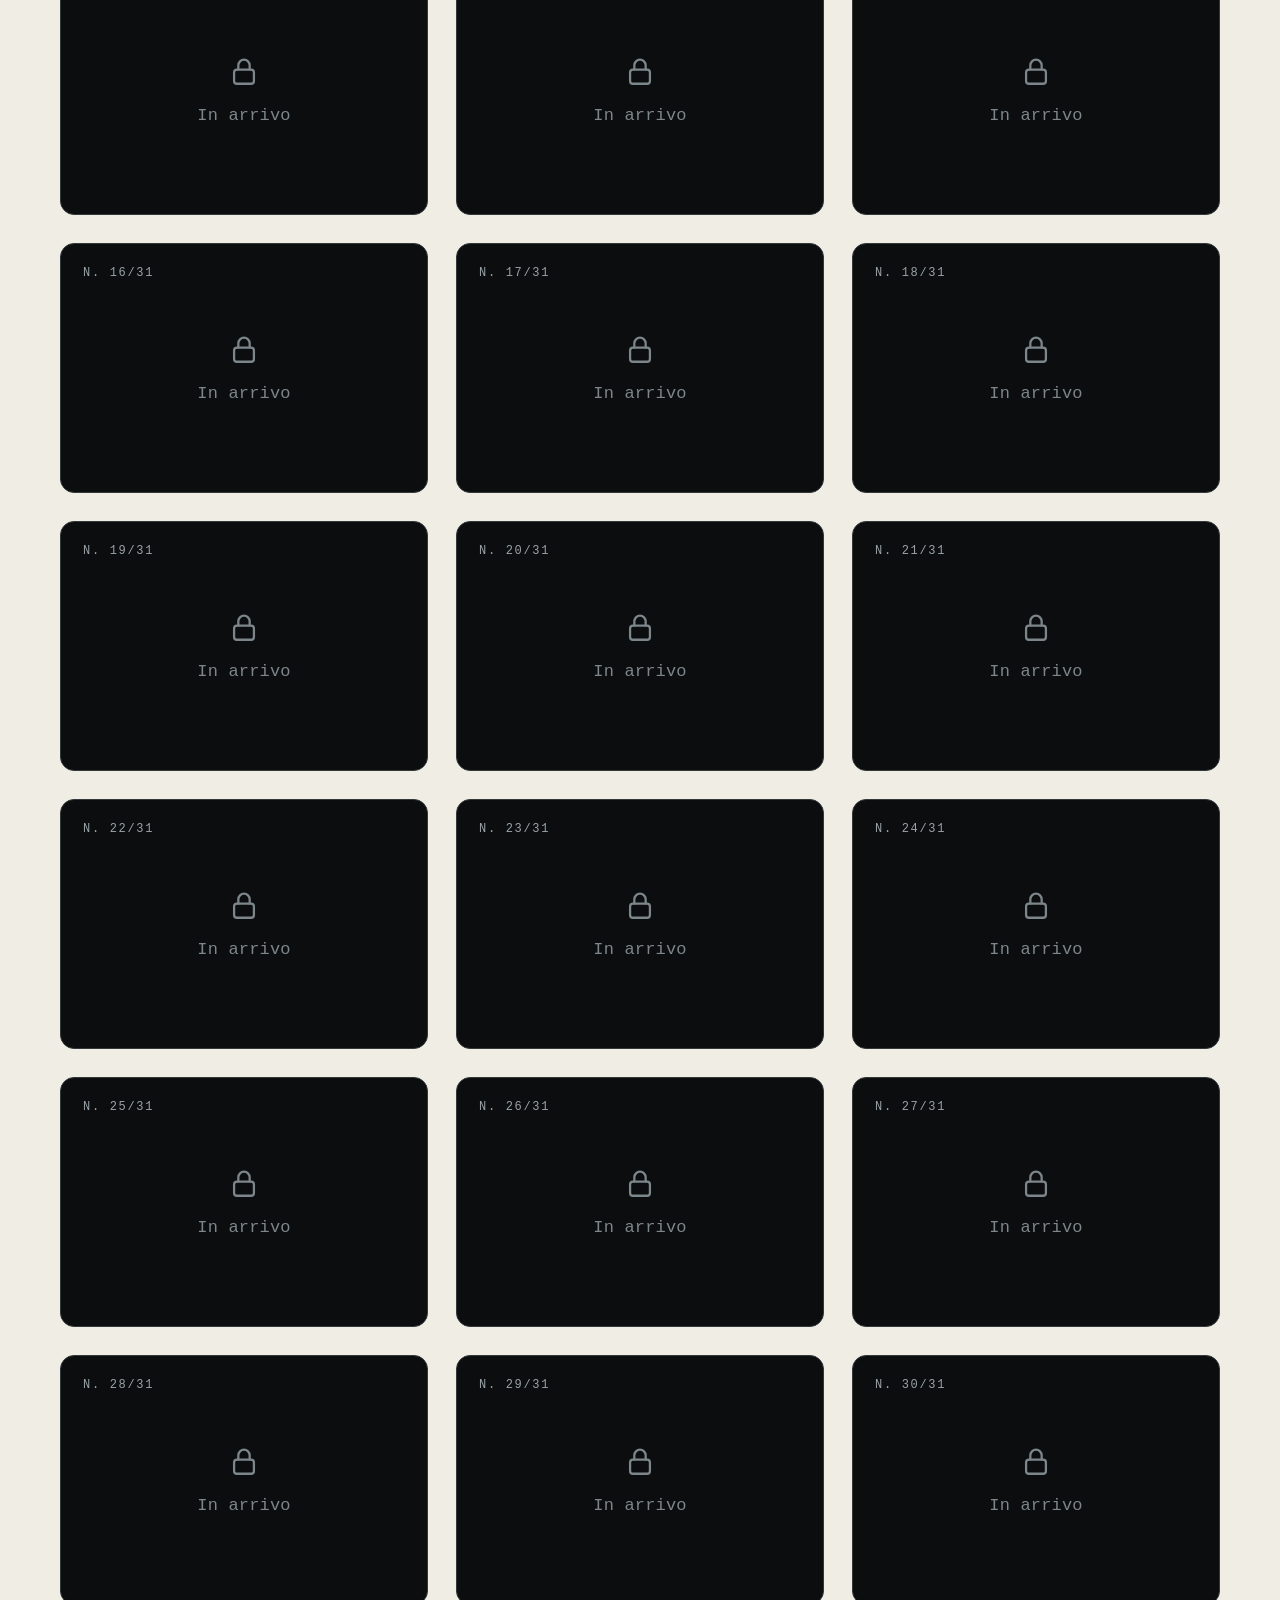
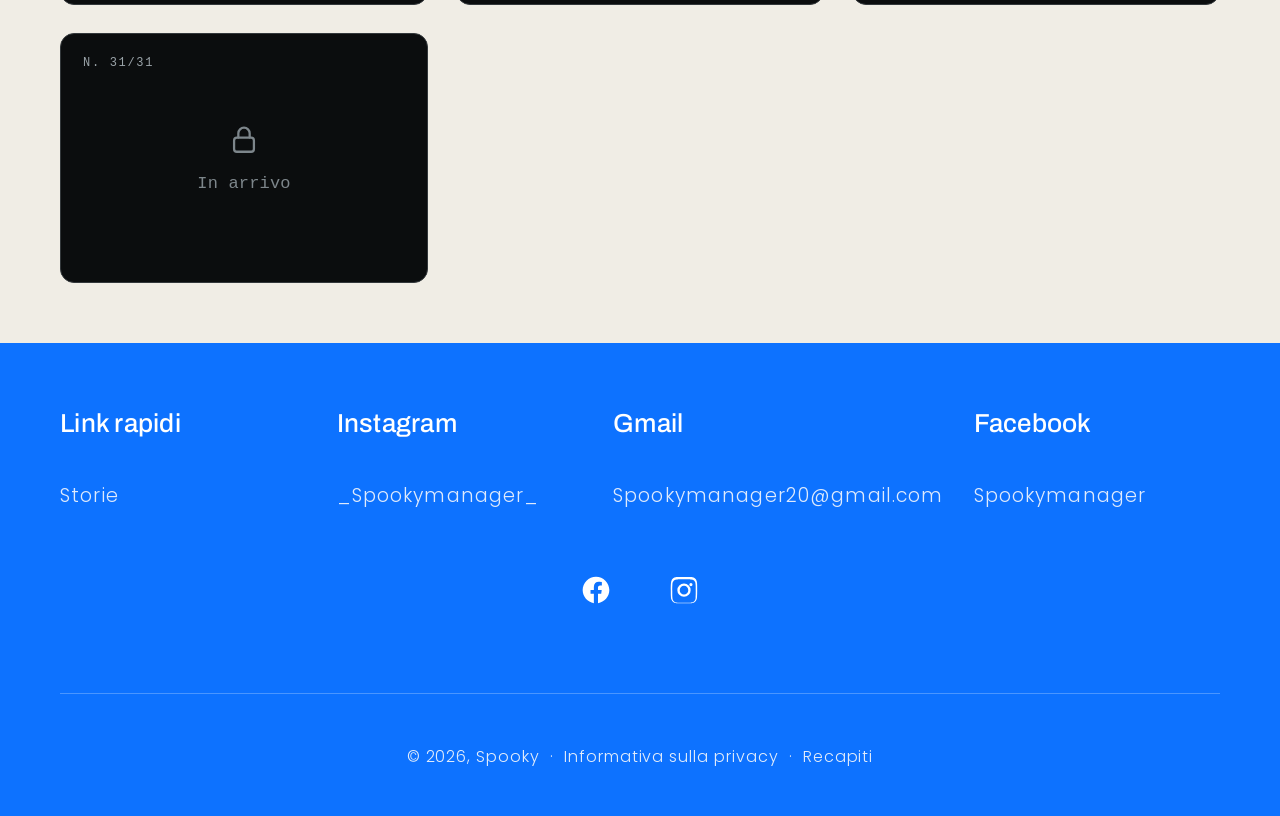
==== commit d1ddc953: "Fantasmini bianchi anche nell'header e nel menu a panino Il logo in alto e quello nel menu erano gli" ====
--- a/31-brividi.html
+++ b/31-brividi.html
@@ -227,9 +227,9 @@
   <div class="menu-top">
     <button class="menu-close" onclick="chiudiMenuMobile()">&#10005;</button>
     <a class="logo-link" href="index.html"><svg class="logo-ghost" style="" viewBox="0 0 100 112" xmlns="http://www.w3.org/2000/svg">
-      <path fill="#1a1a1a" d="M50 3 C26 3 11 22 11 46 L11 93 C11 98 14 100 18 99 C23 98 26 95 31 96 C37 97 42 100 50 100 C58 100 63 97 69 96 C74 95 77 98 82 99 C86 100 89 98 89 93 L89 46 C89 22 74 3 50 3 Z"/>
-      <ellipse cx="37" cy="41" rx="10.5" ry="15" fill="#f0ede5"/>
-      <ellipse cx="63" cy="41" rx="10.5" ry="15" fill="#f0ede5"/>
+      <path fill="#ffffff" d="M50 3 C26 3 11 22 11 46 L11 93 C11 98 14 100 18 99 C23 98 26 95 31 96 C37 97 42 100 50 100 C58 100 63 97 69 96 C74 95 77 98 82 99 C86 100 89 98 89 93 L89 46 C89 22 74 3 50 3 Z"/>
+      <ellipse cx="37" cy="41" rx="10.5" ry="15" fill="#1c4f86"/>
+      <ellipse cx="63" cy="41" rx="10.5" ry="15" fill="#1c4f86"/>
     </svg></a>
     <div class="header-icons">
       <svg viewBox="0 0 24 24"><circle cx="11" cy="11" r="7"/><line x1="16.5" y1="16.5" x2="21" y2="21"/></svg>
@@ -251,9 +251,9 @@
   </button>
   <div class="logo-nav-gruppo">
     <a class="logo-link" href="index.html"><svg class="logo-ghost" style="" viewBox="0 0 100 112" xmlns="http://www.w3.org/2000/svg">
-      <path fill="#1a1a1a" d="M50 3 C26 3 11 22 11 46 L11 93 C11 98 14 100 18 99 C23 98 26 95 31 96 C37 97 42 100 50 100 C58 100 63 97 69 96 C74 95 77 98 82 99 C86 100 89 98 89 93 L89 46 C89 22 74 3 50 3 Z"/>
-      <ellipse cx="37" cy="41" rx="10.5" ry="15" fill="#f0ede5"/>
-      <ellipse cx="63" cy="41" rx="10.5" ry="15" fill="#f0ede5"/>
+      <path fill="#ffffff" d="M50 3 C26 3 11 22 11 46 L11 93 C11 98 14 100 18 99 C23 98 26 95 31 96 C37 97 42 100 50 100 C58 100 63 97 69 96 C74 95 77 98 82 99 C86 100 89 98 89 93 L89 46 C89 22 74 3 50 3 Z"/>
+      <ellipse cx="37" cy="41" rx="10.5" ry="15" fill="#5f95c9"/>
+      <ellipse cx="63" cy="41" rx="10.5" ry="15" fill="#5f95c9"/>
     </svg></a>
     <nav class="nav-desktop">
       <a href="index.html">Home</a>
@@ -332,4 +332,4 @@
 
 <script src="js/spooky-extra.js" defer></script>
 </body>
-</html>+</html>
--- a/css/spooky-extra.css
+++ b/css/spooky-extra.css
@@ -250,6 +250,125 @@
 .spooky-fantasma-occhio { fill: var(--spooky-turchese); }
 
 /* ---------------------------------------------------------------
+   Compito 3 - il fantasmino che sbuca dall'angolo in basso a destra
+   --------------------------------------------------------------- */
+
+.spooky-fantasma {
+  position: fixed;
+  right: 12px;
+  bottom: calc(24px + env(safe-area-inset-bottom, 0px));
+  z-index: 1100;
+  display: flex;
+  align-items: flex-end;
+  gap: 8px;
+  max-width: calc(100vw - 24px);
+  pointer-events: none;
+  animation: spookySale 0.8s cubic-bezier(0.2, 0.85, 0.3, 1.15) both;
+}
+
+.spooky-fantasma > * {
+  pointer-events: auto;
+}
+
+.spooky-fantasma-img {
+  flex-shrink: 0;
+  width: 56px;
+  height: 63px;
+  transform-origin: 50% 100%;
+  filter: drop-shadow(0 4px 8px rgba(0, 0, 0, 0.35));
+  animation: spookyOndeggia 3.4s ease-in-out 0.9s infinite;
+}
+
+@media (min-width: 900px) {
+  .spooky-fantasma-img { width: 72px; height: 81px; }
+}
+
+.spooky-fumetto {
+  position: relative;
+  box-sizing: border-box;
+  max-width: min(70vw, 320px);
+  margin-bottom: 12px;
+  padding: 12px 36px 12px 14px;
+  border: 1px solid #2c3a40;
+  border-radius: 14px 14px 4px 14px;
+  background: var(--spooky-scuro);
+  color: #e8f3f5;
+  font-family: var(--spooky-macchina);
+  font-size: 13.5px;
+  line-height: 1.5;
+  letter-spacing: 0.01em;
+  box-shadow: 0 8px 24px rgba(0, 0, 0, 0.35);
+  animation: spookyApri 0.45s ease 0.55s both;
+}
+
+/* La codina del fumetto, rivolta verso il fantasmino */
+.spooky-fumetto::after {
+  content: "";
+  position: absolute;
+  right: -7px;
+  bottom: 18px;
+  width: 12px;
+  height: 12px;
+  border-top: 1px solid #2c3a40;
+  border-right: 1px solid #2c3a40;
+  background: var(--spooky-scuro);
+  transform: rotate(45deg);
+}
+
+.spooky-fumetto-testo {
+  margin: 0;
+}
+
+.spooky-fumetto-link {
+  color: var(--spooky-turchese);
+  text-decoration: underline;
+  text-underline-offset: 3px;
+}
+
+.spooky-fumetto-chiudi {
+  position: absolute;
+  top: 2px;
+  right: 2px;
+  width: 34px;
+  height: 34px;
+  padding: 0;
+  border: 0;
+  background: none;
+  color: #9aa3a8;
+  font-size: 15px;
+  line-height: 1;
+  cursor: pointer;
+}
+
+.spooky-fumetto-chiudi:hover,
+.spooky-fumetto-chiudi:focus-visible {
+  color: #fff;
+}
+
+.spooky-fantasma-esce {
+  animation: spookyEsce 0.55s ease forwards;
+}
+
+@keyframes spookySale {
+  from { transform: translateY(140%); opacity: 0; }
+  to { transform: translateY(0); opacity: 1; }
+}
+
+@keyframes spookyOndeggia {
+  0%, 100% { transform: rotate(-4deg) translateY(0); }
+  50% { transform: rotate(4deg) translateY(-4px); }
+}
+
+@keyframes spookyApri {
+  from { opacity: 0; transform: translateY(8px) scale(0.96); }
+  to { opacity: 1; transform: none; }
+}
+
+@keyframes spookyEsce {
+  to { opacity: 0; transform: translateY(24px); }
+}
+
+/* ---------------------------------------------------------------
    Chi ha disattivato le animazioni: tutto compare senza movimento
    --------------------------------------------------------------- */
 
@@ -263,6 +382,12 @@
     transition: none;
   }
 
+  .spooky-fantasma,
+  .spooky-fantasma-img,
+  .spooky-fumetto {
+    animation: none;
+  }
+
   .carta-evidenziata .carta-faccia {
     animation: none;
     border-color: var(--spooky-turchese);
